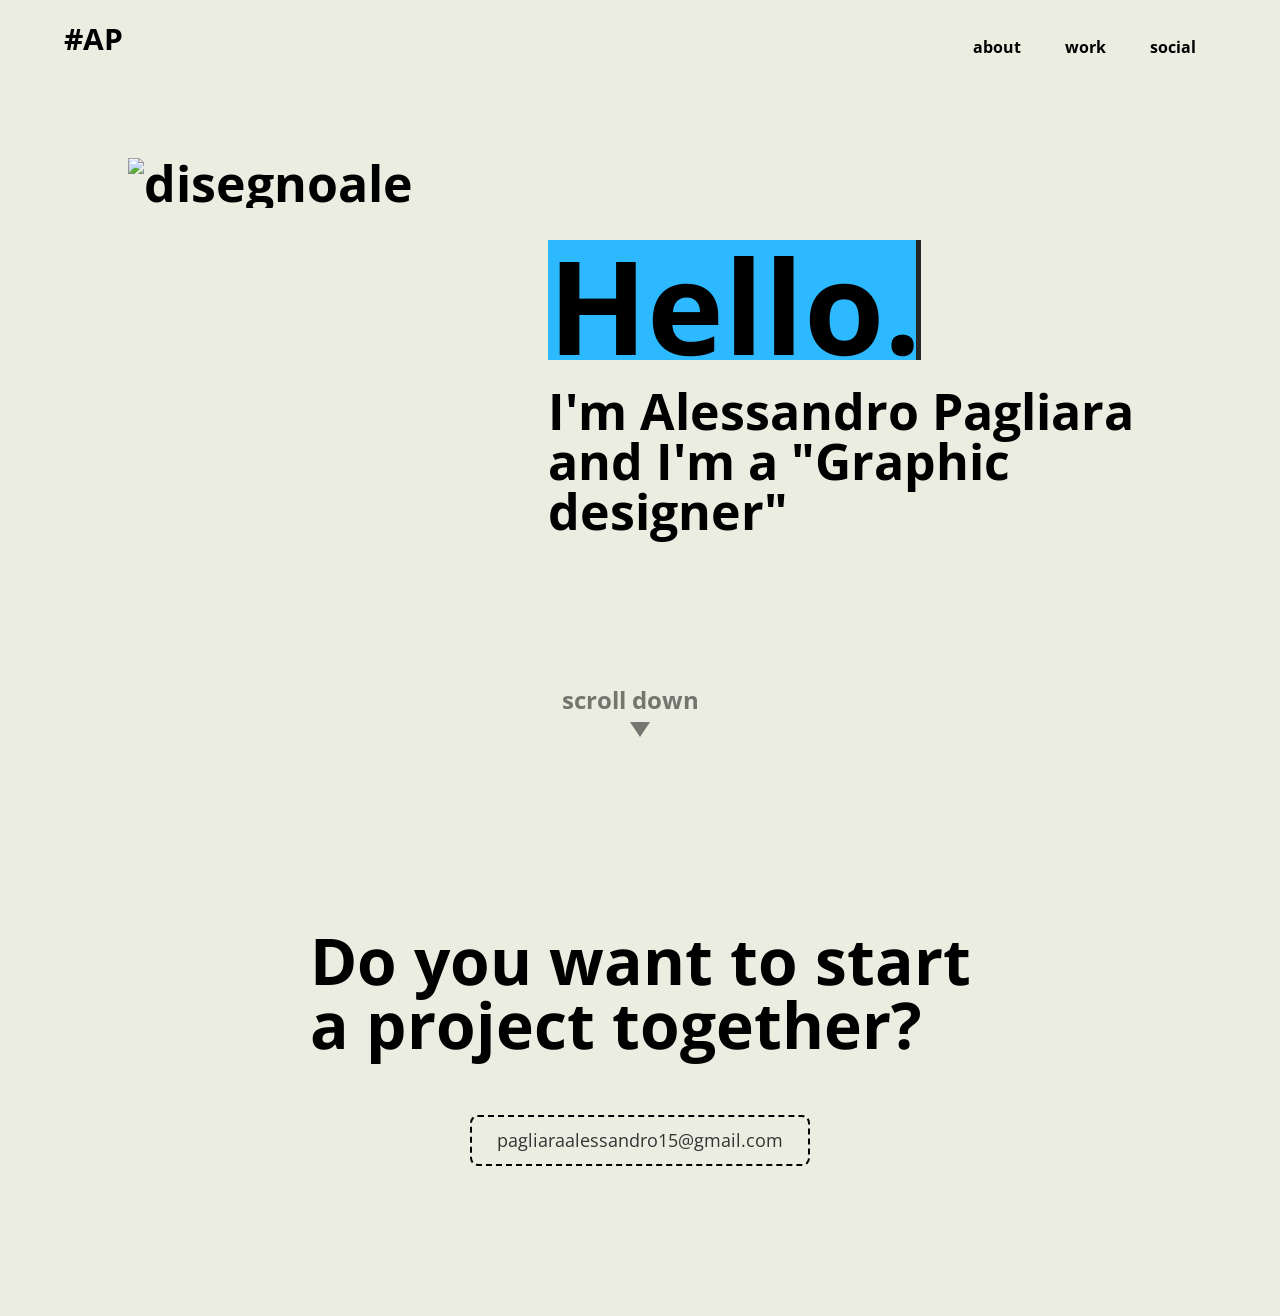
==== index.html @ 2270badc "Add files via upload" ====
<!DOCTYPE html>
<html lang="en">

<head>
  <meta charset="UTF-8">
  <meta name="viewport" content="width=device-width, initial-scale=1.0">
  
  <title>Alessandro Pagliara</title>

  <link href="https://fonts.googleapis.com/css2?family=Open+Sans:wght@400;700&display=swap" rel="stylesheet">
  <link rel="stylesheet" href="Index-style.css">
  <link href="https://cdn.jsdelivr.net/npm/aos@2.3.4/dist/aos.css" rel="stylesheet">
  
  <style>
    html {
      scroll-behavior: smooth;
    }
  </style>
</head>

<body>

  <div id="page-transition"></div>

  <header class="header">
    <h1>#AP</h1>
    <nav class="menu">
      <ul>
        <li><a href="about.html" onclick="handleClick(event)">about</a></li>
        <li><a href="work.html" onclick="handleClick(event)">work</a></li>
        <li><a href="social.html" onclick="handleClick(event)">social</a></li>
      </ul>
    </nav>
  </header>

  <div class="hero">
    <div class="hero__img">
      <img src="multimedia/1.svg" alt="disegnoale">
    </div>
    <div class="hero__text">
      <h1>Hello.</h1>
      <p>I'm Alessandro Pagliara and I'm a "Graphic designer"</p>
    </div>
  </div>

  <div class="arrow-container">
    <p class="scroll-text">scroll down</p>
    <div class="arrow"></div>
  </div>

  <div class="Last-Title" data-aos="fade-up">
    <h1>Do you want to start </br>a project together?</h1>
  </div>

  <div class="email-card-container">
    <a href="mailto:pagliaraalessandro15@gmail.com" class="email-card">
      pagliaraalessandro15@gmail.com
    </a>
  </div>

  <script>
    document.querySelectorAll('a').forEach(link => {
      link.addEventListener('click', event => {
        const href = link.getAttribute('href');

        if (href && href !== '#' && !href.startsWith('javascript')) {
          event.preventDefault();

          const transitionElement = document.getElementById('page-transition');
          transitionElement.classList.add('active');

          setTimeout(() => {
            window.location.href = href;
          }, 800);
        }
      });
    });

    window.addEventListener('load', () => {
      const transitionElement = document.getElementById('page-transition');
      transitionElement.classList.add('slideOut');

      setTimeout(() => {
        transitionElement.classList.remove('slideOut');
      }, 800);
    });
  </script>

  <script src="https://cdn.jsdelivr.net/npm/aos@2.3.4/dist/aos.js"></script>
  <script>
    document.addEventListener("DOMContentLoaded", function() {
      AOS.init({
        duration: 1000,
        easing: 'ease',
        once: true
      });
    });
  </script>

</body>
</html>
---- Index-style.css ----
body, html{ font-family: 'Open Sans', Helvetica, sans-serif; 
  line-height: 1; 
  font-size: 16px; 
  box-sizing: border-box;
  margin: 0;padding: 0;
}

*,*:before,*:after{ 
  box-sizing: border-box; 
}

h1,h2,h3,h4,h5,h6, p, ol, ul{
  margin: 0 0 1rem 0;
  padding: 0;
}

ol,ul{
  padding-left: 20px;line-height: 1.5;
}

img{
  height: auto;
}

h1{
  font-size: 4rem;
} 

h2{
  font-size: 3rem;
} 

a{
  text-decoration:none
}
 
body{
  background: #ebede0;
}

#page-transition {
    position: fixed;
    top: 0;
    left: 0;
    width: 100%;
    height: 100%;
    background: black;
    z-index: 1000;
    display: none; 
  }
  
  #page-transition.active {
    display: block;
    animation: slideIn 0.8s forwards;
  }
  
  @keyframes slideIn {
    0% {
      transform: translateY(-100%);
    }
    100% {
      transform: translateY(0%);
    }
  }


#page-transition.slideOut {
    display: block;
    animation: slideOut 0.8s forwards;
  }
  
  @keyframes slideOut {
    0% {
      transform: translateY(0%);
    }
    100% {
      transform: translateY(100%);
    }
  }
  



.header{
    display: flex;
    justify-content: space-between;
    align-items: center;
    padding: 20px 5% 20px 5%;
}

.header h1{
    font-size: 30px;
}

.menu{
}
.menu ul{padding: 0;margin: 0;}
.menu li{display: inline-block;}
.menu a{padding: 15px 20px;display: block;color:#000000;font-weight: bold; } 

.menu a {
    position: relative;
    cursor: pointer;
    color: #000000;
    transition: color 0.25s;
}

.menu a::after {
    position: absolute;
    content: "";
    inset: 0;
    background: #000000;
    scale: 1 0;
    z-index: -1;
    transition: 0.45s;
    border-radius: 10px;
}

.menu a:hover {
    color: #ebebeb;
}

.menu a:hover::after {
    scale: 0.8 0.5;
}



.hero{
    display: flex;
    padding: 5% 10%;
}

    .hero__text{
    width: 60%;
    padding: 8% 1%;
    }

    .hero h1{
        font-size: 130px;
        display: inline-block;
        position: relative;
    }

    .hero h1:before{
        content: "";
        width: 0%;
        height: 120px;
        background: #2cb9ff;
        position: absolute;
        top: 0;
        left: 0;
        animation: animate 4s forwards;
        border-right: 5px solid #262626;

    }
    @keyframes animate
    {
        0%{
            width: 100%;
            z-index: 1;
        }
        50%{
            width: 0%;
            z-index: 1;
        }
        51%{
            width: 0%;
            z-index: -1;
        }
        100%{
            width: 100%;
            z-index: -1;
        }

    }

    .hero{
        font-weight: bold;
        font-size: 50px;
    }

    .hero__img{
    width: 40%;
    }




.arrow-container {
    display: flex;
    flex-direction: column; 
    justify-content: center;
    align-items: center;
    margin-top: -10px;
  }
  
  .scroll-text {
    font-size: 1.5rem;
    font-weight: bold;
    color: #000000;
    opacity: 50%;
    margin-bottom: 10px; 
    padding-right: 20px;
  }
  
  .arrow {
    position: relative;
    width: 0;
    height: 0;
    border-left: 10px solid transparent;
    border-right: 10px solid transparent;
    border-top: 15px solid black;
    opacity: 50%;
    animation: bounce 1s infinite;
  }
  
  @keyframes bounce {
    0%, 100% {
      transform: translateX(-50%) translateY(0);
    }
    50% {
      transform: translateX(-50%) translateY(10px);
    }
  }
  
  .arrow-stripe {
    width: 100%;
    height: 5px;
    background-color: black;
    margin-bottom: 20px;
  }
  
    .Last-Title{
        display: flex;
        justify-content: center;
       padding: 15% 60px;
    }
    
  
.Last-Title{
    animation: appear linear;
    animation-timeline: view();
    animation-range: entry 0% cover 40%;
}

    .email-card-container {
        display: flex;
        align-items: center;
        justify-content: center;
        transform: translateY(-150px);
       
    }
    
    .email-card {
        background-color: #ebede0;        
        border: 2px dashed black;         
        padding: 15px 25px;               
        font-size: 1.1em;                 
        color: #333;                      
        border-radius: 8px;               
        text-align: center;               
        transition: background-color 0.3s, transform 0.3s; 
        cursor: pointer;                  
        
    }
    
    .email-card:hover {
        background-color: #2cb9ff;      
        transform: scale(1.05);          
    }
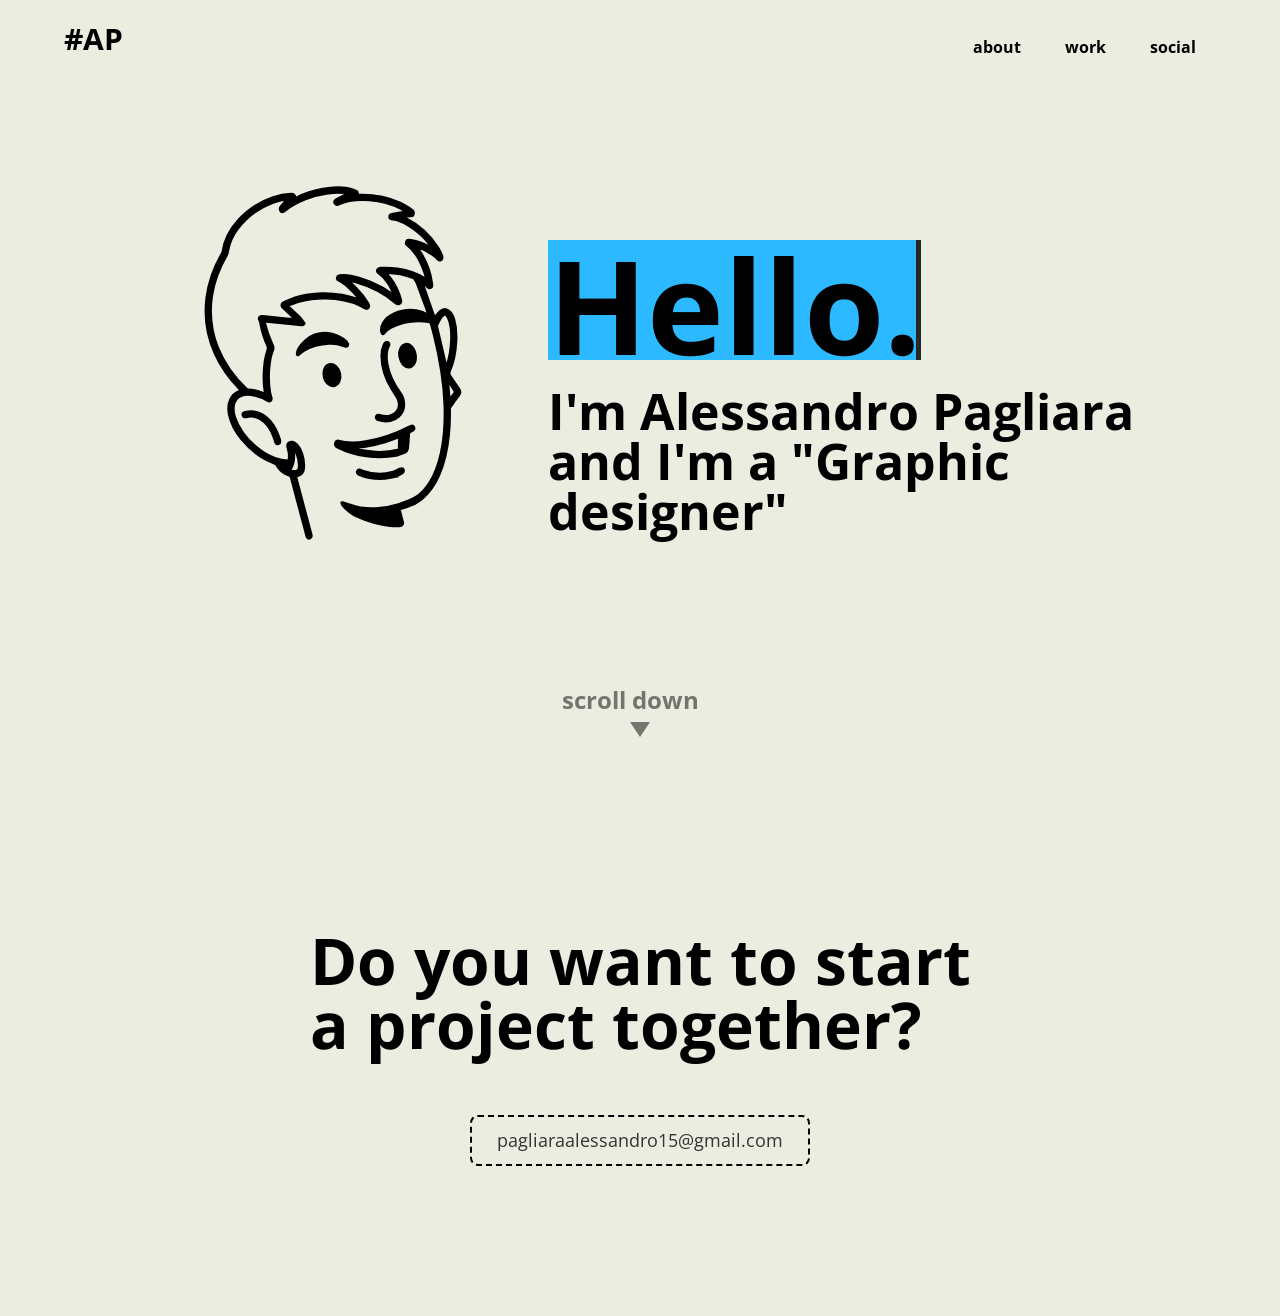
==== commit 8281ccb7: "Update index.html" ====
--- a/index.html
+++ b/index.html
@@ -8,7 +8,7 @@
   <title>Alessandro Pagliara</title>
 
   <link href="https://fonts.googleapis.com/css2?family=Open+Sans:wght@400;700&display=swap" rel="stylesheet">
-  <link rel="stylesheet" href="Index-style.css">
+  <link rel="stylesheet" href="index-style.css">
   <link href="https://cdn.jsdelivr.net/npm/aos@2.3.4/dist/aos.css" rel="stylesheet">
   
   <style>
@@ -35,7 +35,7 @@
 
   <div class="hero">
     <div class="hero__img">
-      <img src="multimedia/1.svg" alt="disegnoale">
+      <img src="img/1.svg" alt="disegnoale">
     </div>
     <div class="hero__text">
       <h1>Hello.</h1>
--- a/index-style.css
+++ b/index-style.css
@@ -0,0 +1,272 @@
+
+body, html{ font-family: 'Open Sans', Helvetica, sans-serif; 
+  line-height: 1; 
+  font-size: 16px; 
+  box-sizing: border-box;
+  margin: 0;padding: 0;
+}
+
+*,*:before,*:after{ 
+  box-sizing: border-box; 
+}
+
+h1,h2,h3,h4,h5,h6, p, ol, ul{
+  margin: 0 0 1rem 0;
+  padding: 0;
+}
+
+ol,ul{
+  padding-left: 20px;line-height: 1.5;
+}
+
+img{
+  height: auto;
+}
+
+h1{
+  font-size: 4rem;
+} 
+
+h2{
+  font-size: 3rem;
+} 
+
+a{
+  text-decoration:none
+}
+ 
+body{
+  background: #ebede0;
+}
+
+#page-transition {
+    position: fixed;
+    top: 0;
+    left: 0;
+    width: 100%;
+    height: 100%;
+    background: black;
+    z-index: 1000;
+    display: none; 
+  }
+  
+  #page-transition.active {
+    display: block;
+    animation: slideIn 0.8s forwards;
+  }
+  
+  @keyframes slideIn {
+    0% {
+      transform: translateY(-100%);
+    }
+    100% {
+      transform: translateY(0%);
+    }
+  }
+
+
+#page-transition.slideOut {
+    display: block;
+    animation: slideOut 0.8s forwards;
+  }
+  
+  @keyframes slideOut {
+    0% {
+      transform: translateY(0%);
+    }
+    100% {
+      transform: translateY(100%);
+    }
+  }
+  
+
+
+
+.header{
+    display: flex;
+    justify-content: space-between;
+    align-items: center;
+    padding: 20px 5% 20px 5%;
+}
+
+.header h1{
+    font-size: 30px;
+}
+
+.menu{
+}
+.menu ul{padding: 0;margin: 0;}
+.menu li{display: inline-block;}
+.menu a{padding: 15px 20px;display: block;color:#000000;font-weight: bold; } 
+
+.menu a {
+    position: relative;
+    cursor: pointer;
+    color: #000000;
+    transition: color 0.25s;
+}
+
+.menu a::after {
+    position: absolute;
+    content: "";
+    inset: 0;
+    background: #000000;
+    scale: 1 0;
+    z-index: -1;
+    transition: 0.45s;
+    border-radius: 10px;
+}
+
+.menu a:hover {
+    color: #ebebeb;
+}
+
+.menu a:hover::after {
+    scale: 0.8 0.5;
+}
+
+
+
+.hero{
+    display: flex;
+    padding: 5% 10%;
+}
+
+    .hero__text{
+    width: 60%;
+    padding: 8% 1%;
+    }
+
+    .hero h1{
+        font-size: 130px;
+        display: inline-block;
+        position: relative;
+    }
+
+    .hero h1:before{
+        content: "";
+        width: 0%;
+        height: 120px;
+        background: #2cb9ff;
+        position: absolute;
+        top: 0;
+        left: 0;
+        animation: animate 4s forwards;
+        border-right: 5px solid #262626;
+
+    }
+    @keyframes animate
+    {
+        0%{
+            width: 100%;
+            z-index: 1;
+        }
+        50%{
+            width: 0%;
+            z-index: 1;
+        }
+        51%{
+            width: 0%;
+            z-index: -1;
+        }
+        100%{
+            width: 100%;
+            z-index: -1;
+        }
+
+    }
+
+    .hero{
+        font-weight: bold;
+        font-size: 50px;
+    }
+
+    .hero__img{
+    width: 40%;
+    }
+
+
+
+
+.arrow-container {
+    display: flex;
+    flex-direction: column; 
+    justify-content: center;
+    align-items: center;
+    margin-top: -10px;
+  }
+  
+  .scroll-text {
+    font-size: 1.5rem;
+    font-weight: bold;
+    color: #000000;
+    opacity: 50%;
+    margin-bottom: 10px; 
+    padding-right: 20px;
+  }
+  
+  .arrow {
+    position: relative;
+    width: 0;
+    height: 0;
+    border-left: 10px solid transparent;
+    border-right: 10px solid transparent;
+    border-top: 15px solid black;
+    opacity: 50%;
+    animation: bounce 1s infinite;
+  }
+  
+  @keyframes bounce {
+    0%, 100% {
+      transform: translateX(-50%) translateY(0);
+    }
+    50% {
+      transform: translateX(-50%) translateY(10px);
+    }
+  }
+  
+  .arrow-stripe {
+    width: 100%;
+    height: 5px;
+    background-color: black;
+    margin-bottom: 20px;
+  }
+  
+    .Last-Title{
+        display: flex;
+        justify-content: center;
+       padding: 15% 60px;
+    }
+    
+  
+.Last-Title{
+    animation: appear linear;
+    animation-timeline: view();
+    animation-range: entry 0% cover 40%;
+}
+
+    .email-card-container {
+        display: flex;
+        align-items: center;
+        justify-content: center;
+        transform: translateY(-150px);
+       
+    }
+    
+    .email-card {
+        background-color: #ebede0;        
+        border: 2px dashed black;         
+        padding: 15px 25px;               
+        font-size: 1.1em;                 
+        color: #333;                      
+        border-radius: 8px;               
+        text-align: center;               
+        transition: background-color 0.3s, transform 0.3s; 
+        cursor: pointer;                  
+        
+    }
+    
+    .email-card:hover {
+        background-color: #2cb9ff;      
+        transform: scale(1.05);          
+    }
